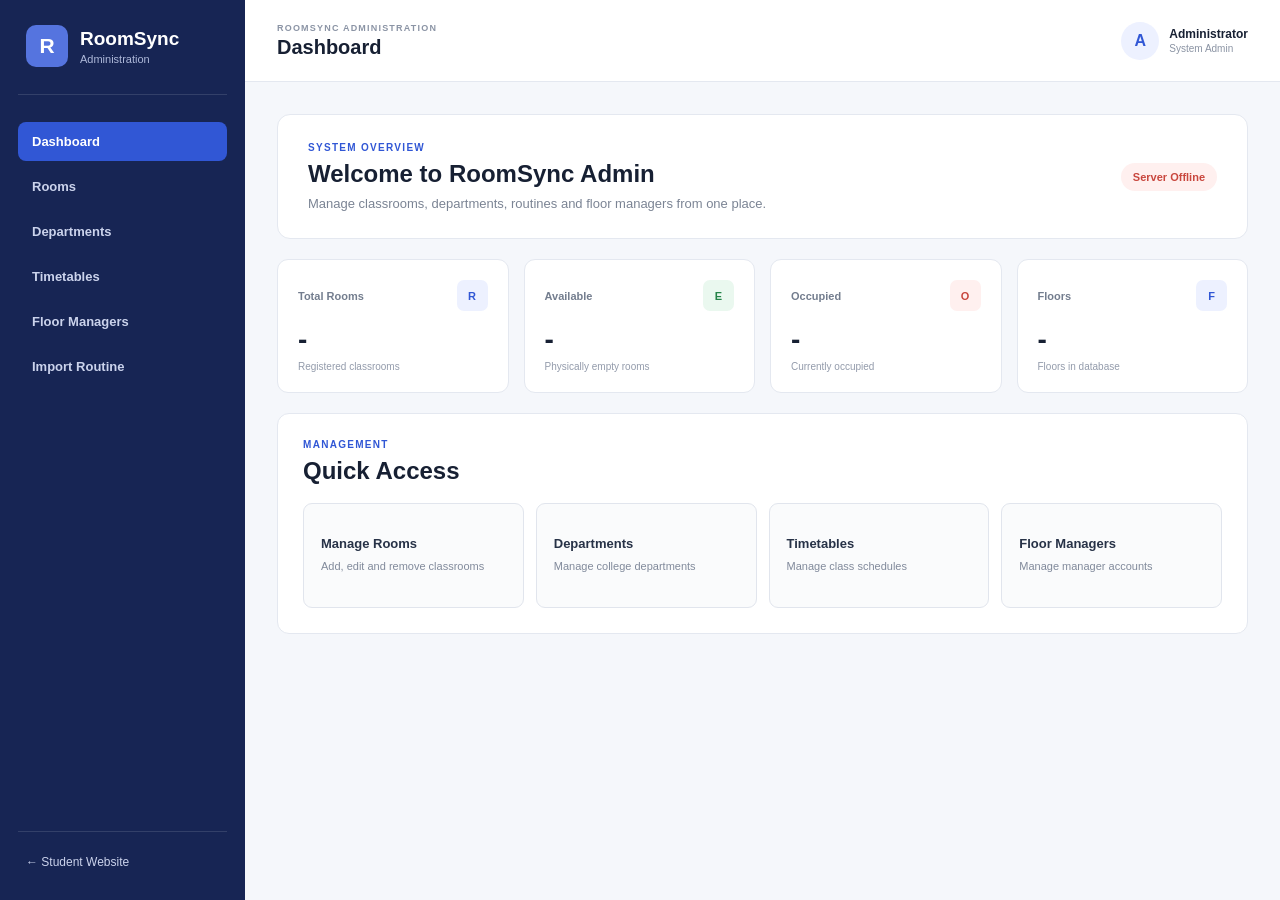
==== frontend/admin/admin.html @ b5a3d648 "frontend" ====
<!DOCTYPE html>
<html lang="en">

<head>
    <meta charset="UTF-8">
    <meta
        name="viewport"
        content="width=device-width, initial-scale=1.0"
    >

    <title>RoomSync | Admin</title>

    <link rel="stylesheet" href="admin.css">
</head>

<body>

    <!-- =====================================
         SIDEBAR
         ===================================== -->

    <aside class="sidebar">

        <div class="brand">

            <div class="brand-icon">
                R
            </div>

            <div>
                <h1>RoomSync</h1>
                <p>Administration</p>
            </div>

        </div>


        <nav class="sidebar-nav">

            <button
                class="nav-item active"
                data-page="dashboard"
            >
                Dashboard
            </button>

            <button
                class="nav-item"
                data-page="rooms"
            >
                Rooms
            </button>

            <button
                class="nav-item"
                data-page="departments"
            >
                Departments
            </button>

            <button
                class="nav-item"
                data-page="timetables"
            >
                Timetables
            </button>

            <button
                class="nav-item"
                data-page="managers"
            >
                Floor Managers
            </button>

            <button
                class="nav-item"
                data-page="import"
            >
                Import Routine
            </button>

        </nav>


        <div class="sidebar-bottom">

            <a href="../index.html">
                ← Student Website
            </a>

        </div>

    </aside>



    <!-- =====================================
         MAIN AREA
         ===================================== -->

    <div class="app">

        <!-- TOP BAR -->

        <header class="topbar">

            <div>
                <p class="top-label">
                    ROOMSYNC ADMINISTRATION
                </p>

                <h2 id="pageTitle">
                    Dashboard
                </h2>
            </div>


            <div class="admin-profile">

                <div class="admin-avatar">
                    A
                </div>

                <div>
                    <strong>Administrator</strong>
                    <span>System Admin</span>
                </div>

            </div>

        </header>



        <!-- =================================
             DASHBOARD PAGE
             ================================= -->

        <main class="content">

            <section
                id="dashboardPage"
                class="page active-page"
            >

                <div class="welcome-panel">

                    <div>

                        <p class="section-label">
                            SYSTEM OVERVIEW
                        </p>

                        <h2>
                            Welcome to RoomSync Admin
                        </h2>

                        <p>
                            Manage classrooms, departments,
                            routines and floor managers from
                            one place.
                        </p>

                    </div>

                    <div
                        id="serverStatus"
                        class="server-status"
                    >
                        Connecting...
                    </div>

                </div>



                <!-- STATISTICS -->

                <div class="stats-grid">

                    <div class="stat-card">

                        <div class="stat-top">
                            <span>Total Rooms</span>

                            <div class="stat-symbol">
                                R
                            </div>
                        </div>

                        <h3 id="totalRooms">
                            -
                        </h3>

                        <p>
                            Registered classrooms
                        </p>

                    </div>


                    <div class="stat-card">

                        <div class="stat-top">
                            <span>Available</span>

                            <div class="stat-symbol green">
                                E
                            </div>
                        </div>

                        <h3 id="emptyRooms">
                            -
                        </h3>

                        <p>
                            Physically empty rooms
                        </p>

                    </div>


                    <div class="stat-card">

                        <div class="stat-top">
                            <span>Occupied</span>

                            <div class="stat-symbol red">
                                O
                            </div>
                        </div>

                        <h3 id="occupiedRooms">
                            -
                        </h3>

                        <p>
                            Currently occupied
                        </p>

                    </div>


                    <div class="stat-card">

                        <div class="stat-top">
                            <span>Floors</span>

                            <div class="stat-symbol">
                                F
                            </div>
                        </div>

                        <h3 id="totalFloors">
                            -
                        </h3>

                        <p>
                            Floors in database
                        </p>

                    </div>

                </div>



                <!-- QUICK ACCESS -->

                <section class="panel">

                    <div class="panel-heading">

                        <div>
                            <p class="section-label">
                                MANAGEMENT
                            </p>

                            <h2>
                                Quick Access
                            </h2>
                        </div>

                    </div>


                    <div class="quick-grid">

                        <button
                            class="quick-card"
                            onclick="openPage('rooms')"
                        >
                            <strong>
                                Manage Rooms
                            </strong>

                            <span>
                                Add, edit and remove classrooms
                            </span>
                        </button>


                        <button
                            class="quick-card"
                            onclick="openPage('departments')"
                        >
                            <strong>
                                Departments
                            </strong>

                            <span>
                                Manage college departments
                            </span>
                        </button>


                        <button
                            class="quick-card"
                            onclick="openPage('timetables')"
                        >
                            <strong>
                                Timetables
                            </strong>

                            <span>
                                Manage class schedules
                            </span>
                        </button>


                        <button
                            class="quick-card"
                            onclick="openPage('managers')"
                        >
                            <strong>
                                Floor Managers
                            </strong>

                            <span>
                                Manage manager accounts
                            </span>
                        </button>

                    </div>

                </section>

            </section>



            <!-- =================================
                 ROOMS PAGE
                 ================================= -->

            <section
                id="roomsPage"
                class="page"
            >

                <div class="page-heading">

                    <div>

                        <p class="section-label">
                            CLASSROOM MANAGEMENT
                        </p>

                        <h2>
                            Rooms
                        </h2>

                        <p>
                            View all classrooms currently
                            registered in RoomSync.
                        </p>

                    </div>


                    <button
                        class="primary-button"
                        id="addRoomButton"
                    >
                        + Add Room
                    </button>

                </div>


                <section class="panel">

                    <div class="table-wrapper">

                        <table>

                            <thead>

                                <tr>
                                    <th>Room</th>
                                    <th>Floor</th>
                                    <th>Capacity</th>
                                    <th>Status</th>
                                    <th>Actions</th>
                                </tr>

                            </thead>


                            <tbody id="roomsTableBody">

                                <tr>

                                    <td
                                        colspan="5"
                                        class="table-message"
                                    >
                                        Loading rooms...
                                    </td>

                                </tr>

                            </tbody>

                        </table>

                    </div>

                </section>

            </section>



            <!-- =================================
                 PLACEHOLDER PAGES
                 ================================= -->

            <section
                id="departmentsPage"
                class="page"
            >

                <div class="placeholder">

                    <span>DEPARTMENTS</span>

                    <h2>
                        Department Management
                    </h2>

                    <p>
                        This module will manage the
                        college departments used by
                        RoomSync routines.
                    </p>

                </div>

            </section>



            <section
                id="timetablesPage"
                class="page"
            >

                <div class="placeholder">

                    <span>TIMETABLES</span>

                    <h2>
                        Timetable Management
                    </h2>

                    <p>
                        This module will manage the
                        complete college routine.
                    </p>

                </div>

            </section>



            <section
                id="managersPage"
                class="page"
            >

                <div class="placeholder">

                    <span>FLOOR MANAGERS</span>

                    <h2>
                        Floor Manager Accounts
                    </h2>

                    <p>
                        This module will control
                        Floor Manager access and
                        floor assignments.
                    </p>

                </div>

            </section>



            <section
                id="importPage"
                class="page"
            >

                <div class="placeholder">

                    <span>ROUTINE IMPORT</span>

                    <h2>
                        Import College Routine
                    </h2>

                    <p>
                        Timetable import will be added
                        after we finalize the actual
                        college timetable format.
                    </p>

                </div>

            </section>

        </main>

    </div>


    <script src="admin.js"></script>

</body>

</html>
---- frontend/admin/admin.css ----
* {
    box-sizing: border-box;
}

body {
    margin: 0;

    font-family:
        Arial,
        Helvetica,
        sans-serif;

    background-color: #f5f7fb;

    color: #172033;
}


/* =========================================
   SIDEBAR
   ========================================= */

.sidebar {
    position: fixed;

    top: 0;
    left: 0;

    width: 245px;
    height: 100vh;

    padding: 25px 18px;

    background-color: #172554;

    color: white;

    display: flex;

    flex-direction: column;
}

.brand {
    display: flex;

    align-items: center;

    gap: 12px;

    padding: 0 8px 27px;

    border-bottom:
        1px solid
        rgba(255, 255, 255, 0.12);
}

.brand-icon {
    width: 42px;
    height: 42px;

    display: flex;

    align-items: center;

    justify-content: center;

    border-radius: 10px;

    background-color: #5574df;

    font-size: 21px;

    font-weight: bold;
}

.brand h1 {
    margin: 0;

    font-size: 19px;
}

.brand p {
    margin: 3px 0 0;

    color: #aeb9da;

    font-size: 11px;
}


/* =========================================
   NAVIGATION
   ========================================= */

.sidebar-nav {
    margin-top: 27px;

    display: flex;

    flex-direction: column;

    gap: 6px;
}

.nav-item {
    width: 100%;

    padding: 12px 14px;

    border: none;

    border-radius: 8px;

    background: transparent;

    color: #cbd3ec;

    cursor: pointer;

    text-align: left;

    font-size: 13px;

    font-weight: 600;
}

.nav-item:hover {
    background-color:
        rgba(255, 255, 255, 0.08);

    color: white;
}

.nav-item.active {
    background-color: #3157d5;

    color: white;
}

.sidebar-bottom {
    margin-top: auto;

    padding: 20px 8px 5px;

    border-top:
        1px solid
        rgba(255, 255, 255, 0.12);
}

.sidebar-bottom a {
    color: #cbd3ec;

    text-decoration: none;

    font-size: 12px;
}


/* =========================================
   APPLICATION
   ========================================= */

.app {
    margin-left: 245px;

    min-height: 100vh;
}


/* =========================================
   TOP BAR
   ========================================= */

.topbar {
    height: 82px;

    padding: 0 32px;

    background-color: white;

    border-bottom:
        1px solid
        #e4e8f0;

    display: flex;

    align-items: center;

    justify-content: space-between;
}

.top-label {
    margin: 0 0 3px;

    color: #8b94a5;

    font-size: 9px;

    font-weight: bold;

    letter-spacing: 1.2px;
}

.topbar h2 {
    margin: 0;

    font-size: 20px;
}


/* ADMIN */

.admin-profile {
    display: flex;

    align-items: center;

    gap: 10px;
}

.admin-avatar {
    width: 38px;
    height: 38px;

    display: flex;

    align-items: center;

    justify-content: center;

    border-radius: 50%;

    background-color: #edf1ff;

    color: #3157d5;

    font-weight: bold;
}

.admin-profile strong {
    display: block;

    font-size: 12px;
}

.admin-profile span {
    display: block;

    margin-top: 2px;

    color: #8a93a3;

    font-size: 10px;
}


/* =========================================
   CONTENT
   ========================================= */

.content {
    width: 100%;

    max-width: 1300px;

    margin: auto;

    padding: 32px;
}

.page {
    display: none;
}

.active-page {
    display: block;
}


/* =========================================
   WELCOME
   ========================================= */

.welcome-panel {
    padding: 27px 30px;

    background-color: white;

    border:
        1px solid
        #e4e8f0;

    border-radius: 13px;

    display: flex;

    align-items: center;

    justify-content: space-between;

    gap: 20px;
}

.section-label {
    margin: 0 0 7px;

    color: #3157d5;

    font-size: 10px;

    font-weight: bold;

    letter-spacing: 1.3px;
}

.welcome-panel h2,
.page-heading h2,
.panel-heading h2 {
    margin: 0;
}

.welcome-panel p:last-child,
.page-heading p {
    margin: 8px 0 0;

    color: #7b8494;

    font-size: 13px;
}

.server-status {
    flex-shrink: 0;

    padding: 8px 12px;

    border-radius: 20px;

    background-color: #f0f2f6;

    color: #667085;

    font-size: 11px;

    font-weight: bold;
}

.server-status.online {
    background-color: #eaf8ef;

    color: #258449;
}

.server-status.offline {
    background-color: #fff0ef;

    color: #c9473e;
}


/* =========================================
   STATISTICS
   ========================================= */

.stats-grid {
    margin-top: 20px;

    display: grid;

    grid-template-columns:
        repeat(4, 1fr);

    gap: 15px;
}

.stat-card {
    padding: 20px;

    background-color: white;

    border:
        1px solid
        #e4e8f0;

    border-radius: 11px;
}

.stat-top {
    display: flex;

    align-items: center;

    justify-content: space-between;

    color: #737d8e;

    font-size: 11px;

    font-weight: bold;
}

.stat-symbol {
    width: 31px;
    height: 31px;

    display: flex;

    align-items: center;

    justify-content: center;

    border-radius: 7px;

    background-color: #edf1ff;

    color: #3157d5;
}

.stat-symbol.green {
    background-color: #eaf8ef;

    color: #258449;
}

.stat-symbol.red {
    background-color: #fff0ef;

    color: #c9473e;
}

.stat-card h3 {
    margin: 13px 0 5px;

    font-size: 28px;
}

.stat-card p {
    margin: 0;

    color: #939bab;

    font-size: 10px;
}


/* =========================================
   PANEL
   ========================================= */

.panel {
    margin-top: 20px;

    padding: 25px;

    background-color: white;

    border:
        1px solid
        #e4e8f0;

    border-radius: 12px;
}

.panel-heading {
    margin-bottom: 18px;
}


/* =========================================
   QUICK ACCESS
   ========================================= */

.quick-grid {
    display: grid;

    grid-template-columns:
        repeat(4, 1fr);

    gap: 12px;
}

.quick-card {
    min-height: 105px;

    padding: 17px;

    border:
        1px solid
        #e1e5ed;

    border-radius: 9px;

    background-color: #fafbfc;

    cursor: pointer;

    text-align: left;
}

.quick-card:hover {
    border-color: #b9c6ef;

    background-color: #f6f8ff;
}

.quick-card strong {
    display: block;

    margin-bottom: 7px;

    color: #273247;

    font-size: 13px;
}

.quick-card span {
    color: #818a9b;

    font-size: 11px;

    line-height: 1.5;
}


/* =========================================
   PAGE HEADING
   ========================================= */

.page-heading {
    display: flex;

    align-items: center;

    justify-content: space-between;

    gap: 20px;
}

.primary-button {
    padding: 11px 17px;

    border: none;

    border-radius: 7px;

    background-color: #3157d5;

    color: white;

    cursor: pointer;

    font-weight: bold;
}


/* =========================================
   TABLE
   ========================================= */

.table-wrapper {
    width: 100%;

    overflow-x: auto;
}

table {
    width: 100%;

    border-collapse: collapse;
}

th {
    padding: 12px;

    border-bottom:
        1px solid
        #e2e6ed;

    color: #7b8494;

    text-align: left;

    font-size: 10px;

    letter-spacing: 0.5px;

    text-transform: uppercase;
}

td {
    padding: 15px 12px;

    border-bottom:
        1px solid
        #eceff3;

    color: #4a5568;

    font-size: 12px;
}

tbody tr:last-child td {
    border-bottom: none;
}

.room-name {
    color: #273247;

    font-weight: bold;
}

.status-badge {
    display: inline-block;

    padding: 6px 9px;

    border-radius: 20px;

    font-size: 9px;

    font-weight: bold;
}

.status-empty {
    background-color: #eaf8ef;

    color: #258449;
}

.status-occupied {
    background-color: #fff0ef;

    color: #c9473e;
}

.action-button {
    padding: 6px 9px;

    border:
        1px solid
        #dce1e9;

    border-radius: 5px;

    background-color: white;

    cursor: pointer;

    color: #596476;

    font-size: 10px;
}

.table-message {
    padding: 35px;

    text-align: center;

    color: #8992a2;
}


/* =========================================
   PLACEHOLDERS
   ========================================= */

.placeholder {
    min-height: 420px;

    padding: 70px 25px;

    display: flex;

    align-items: center;

    justify-content: center;

    flex-direction: column;

    border:
        1px dashed
        #d3d9e4;

    border-radius: 12px;

    background-color: white;

    text-align: center;
}

.placeholder span {
    color: #3157d5;

    font-size: 10px;

    font-weight: bold;

    letter-spacing: 1.3px;
}

.placeholder h2 {
    margin:
        12px 0 8px;
}

.placeholder p {
    max-width: 450px;

    margin: 0;

    color: #7c8596;

    font-size: 13px;

    line-height: 1.6;
}


/* =========================================
   RESPONSIVE
   ========================================= */

@media (max-width: 1000px) {

    .stats-grid,
    .quick-grid {
        grid-template-columns:
            repeat(2, 1fr);
    }

}


@media (max-width: 700px) {

    .sidebar {
        position: static;

        width: 100%;
        height: auto;
    }

    .sidebar-nav {
        display: grid;

        grid-template-columns:
            repeat(2, 1fr);
    }

    .sidebar-bottom {
        margin-top: 20px;
    }

    .app {
        margin-left: 0;
    }

    .topbar {
        padding: 0 20px;
    }

    .content {
        padding: 20px;
    }

    .admin-profile {
        display: none;
    }

    .stats-grid,
    .quick-grid {
        grid-template-columns: 1fr;
    }

    .welcome-panel,
    .page-heading {
        align-items: flex-start;

        flex-direction: column;
    }

}
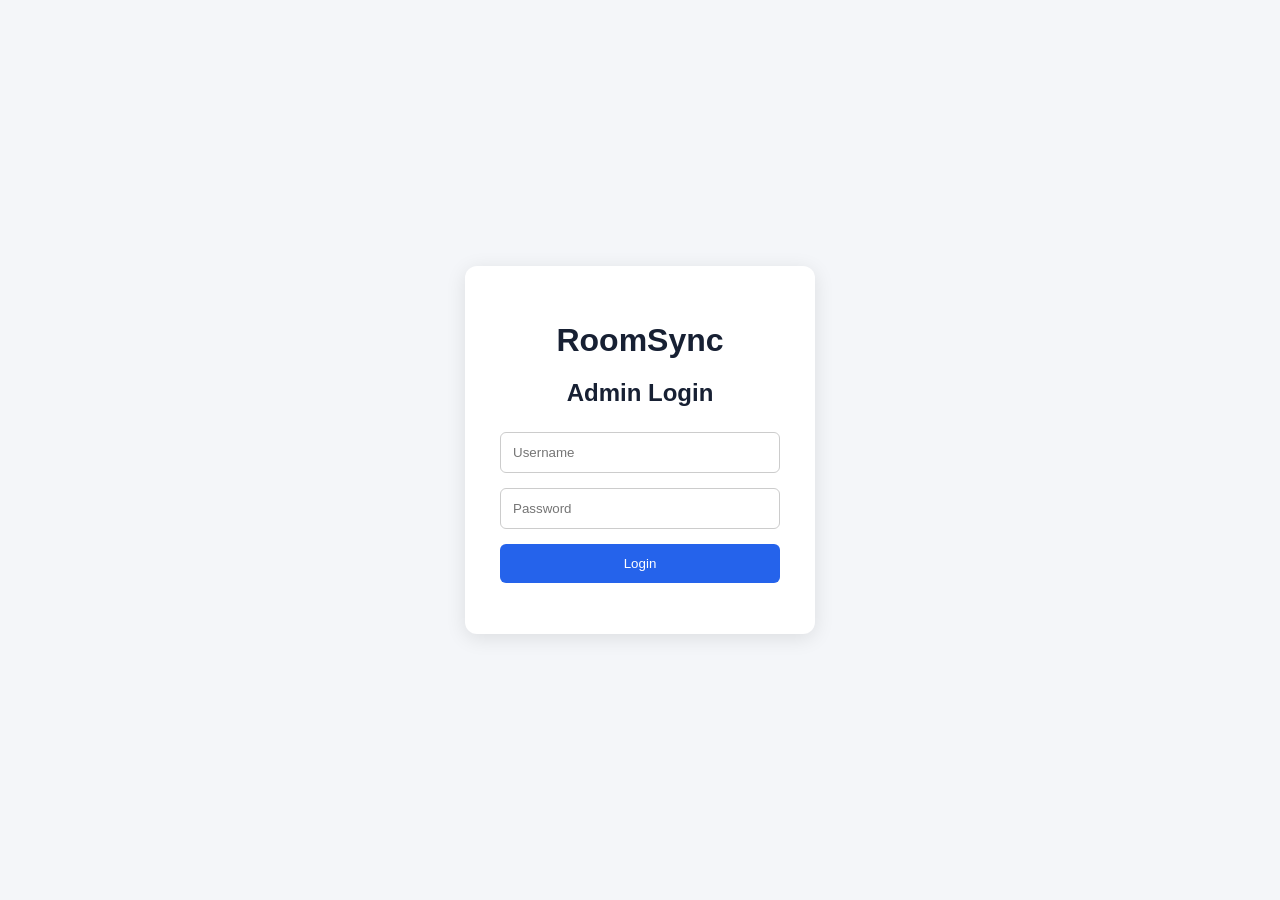
==== commit 83166633: "Complete RoomSync backend and admin dashboard updates" ====
--- a/frontend/admin/admin.html
+++ b/frontend/admin/admin.html
@@ -14,6 +14,42 @@
 </head>
 
 <body>
+        <!-- ADMIN LOGIN -->
+
+    <div id="loginScreen" class="login-screen">
+
+        <div class="login-box">
+
+            <h1>RoomSync</h1>
+            <h2>Admin Login</h2>
+
+            <form id="adminLoginForm">
+
+                <input
+                    type="text"
+                    id="adminUsername"
+                    placeholder="Username"
+                    required
+                >
+
+                <input
+                    type="password"
+                    id="adminPassword"
+                    placeholder="Password"
+                    required
+                >
+
+                <button type="submit">
+                    Login
+                </button>
+
+                <p id="loginMessage"></p>
+
+            </form>
+
+        </div>
+
+    </div>
 
     <!-- =====================================
          SIDEBAR
--- a/frontend/admin/admin.css
+++ b/frontend/admin/admin.css
@@ -778,4 +778,58 @@
         flex-direction: column;
     }
 
+}
+/* =====================================
+   ADMIN LOGIN SCREEN
+   ===================================== */
+
+.login-screen {
+    position: fixed;
+    inset: 0;
+    background: #f4f6f9;
+    display: flex;
+    justify-content: center;
+    align-items: center;
+    z-index: 9999;
+}
+
+.login-box {
+    background: white;
+    width: 350px;
+    padding: 35px;
+    border-radius: 12px;
+    box-shadow: 0 4px 20px rgba(0, 0, 0, 0.1);
+    text-align: center;
+}
+
+.login-box h1 {
+    margin-bottom: 5px;
+}
+
+.login-box h2 {
+    margin-bottom: 25px;
+}
+
+.login-box input {
+    width: 100%;
+    padding: 12px;
+    margin-bottom: 15px;
+    border: 1px solid #ccc;
+    border-radius: 6px;
+    box-sizing: border-box;
+}
+
+.login-box button {
+    width: 100%;
+    padding: 12px;
+    background: #2563eb;
+    color: white;
+    border: none;
+    border-radius: 6px;
+    cursor: pointer;
+}
+
+#loginMessage {
+    margin-top: 12px;
+    color: red;
 }
